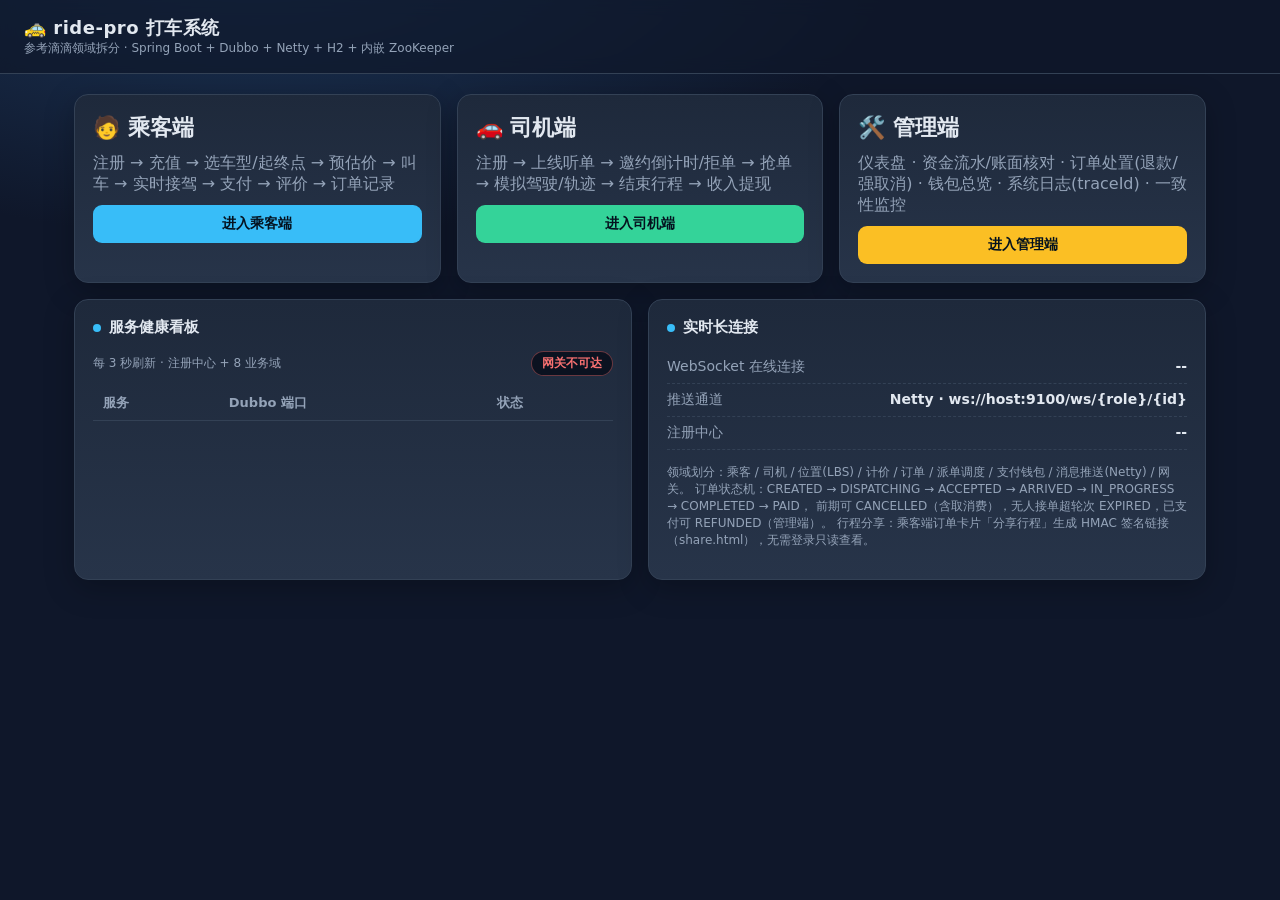
==== ride-gateway/src/main/resources/static/index.html @ 1943d033 "打车系统完整实现 v1.4.0：12 模块分布式架构 + 资金安全 + 体验闭环 - 零外部依赖：H2 文件库 + 内嵌 ZooKeeper + Netty 进程内推送，run.sh/stop.sh " ====
<!DOCTYPE html>
<html lang="zh-CN">
<head>
  <meta charset="UTF-8">
  <meta name="viewport" content="width=device-width, initial-scale=1.0">
  <title>ride-pro · 打车系统</title>
  <link rel="stylesheet" href="common.css">
</head>
<body>
  <header class="top">
    <div>
      <h1>🚕 ride-pro 打车系统</h1>
      <div class="sub">参考滴滴领域拆分 · Spring Boot + Dubbo + Netty + H2 + 内嵌 ZooKeeper</div>
    </div>
    <span id="toast" class="badge" style="display:none"></span>
  </header>

  <div class="wrap">
    <div class="hero">
      <div class="card">
        <div class="big">🧑 乘客端</div>
        <div class="muted">注册 → 充值 → 选车型/起终点 → 预估价 → 叫车 → 实时接驾 → 支付 → 评价 → 订单记录</div>
        <a href="passenger.html"><button class="block">进入乘客端</button></a>
      </div>
      <div class="card">
        <div class="big">🚗 司机端</div>
        <div class="muted">注册 → 上线听单 → 邀约倒计时/拒单 → 抢单 → 模拟驾驶/轨迹 → 结束行程 → 收入提现</div>
        <a href="driver.html"><button class="block green">进入司机端</button></a>
      </div>
      <div class="card">
        <div class="big">🛠️ 管理端</div>
        <div class="muted">仪表盘 · 资金流水/账面核对 · 订单处置(退款/强取消) · 钱包总览 · 系统日志(traceId) · 一致性监控</div>
        <a href="admin.html"><button class="block amber">进入管理端</button></a>
      </div>
    </div>

    <div class="grid cols-2">
      <div class="card">
        <h2><span class="dot"></span>服务健康看板</h2>
        <div class="spread" style="margin-bottom:10px">
          <span class="muted small">每 3 秒刷新 · 注册中心 + 8 业务域</span>
          <span id="allOk" class="badge">检测中…</span>
        </div>
        <table class="health">
          <thead><tr><th>服务</th><th>Dubbo 端口</th><th>状态</th></tr></thead>
          <tbody id="healthBody"></tbody>
        </table>
      </div>
      <div class="card">
        <h2><span class="dot"></span>实时长连接</h2>
        <div class="kv"><span class="k">WebSocket 在线连接</span><span class="v" id="onlineCount">--</span></div>
        <div class="kv"><span class="k">推送通道</span><span class="v">Netty · ws://host:9100/ws/{role}/{id}</span></div>
        <div class="kv"><span class="k">注册中心</span><span class="v" id="regState">--</span></div>
        <p class="muted small" style="margin-top:14px">
          领域划分：乘客 / 司机 / 位置(LBS) / 计价 / 订单 / 派单调度 / 支付钱包 / 消息推送(Netty) / 网关。
          订单状态机：CREATED → DISPATCHING → ACCEPTED → ARRIVED → IN_PROGRESS → COMPLETED → PAID，
          前期可 CANCELLED（含取消费），无人接单超轮次 EXPIRED，已支付可 REFUNDED（管理端）。
          行程分享：乘客端订单卡片「分享行程」生成 HMAC 签名链接（share.html），无需登录只读查看。
        </p>
      </div>
    </div>
  </div>

  <script src="common.js"></script>
  <script>
    async function refresh() {
      try {
        const h = await api('GET', '/api/health');
        const body = document.getElementById('healthBody');
        const reg = h.registry && h.registry.ok;
        let rows = `<tr><td>ride-registry (ZK)</td><td>2181 / 8092</td><td>${reg ? '<span class="badge ok">正常</span>' : '<span class="badge err">离线</span>'}</td></tr>`;
        (h.services || []).forEach(s => {
          rows += `<tr><td>${s.service}</td><td>${s.port}</td><td>${s.ok ? '<span class="badge ok">正常</span>' : '<span class="badge err">离线</span>'}</td></tr>`;
        });
        body.innerHTML = rows;
        const all = document.getElementById('allOk');
        all.textContent = h.allOk ? '全部就绪' : '部分离线';
        all.className = 'badge ' + (h.allOk ? 'ok' : 'warn');
        document.getElementById('regState').textContent = reg ? '正常' : '离线';
      } catch (e) {
        document.getElementById('allOk').textContent = '网关不可达';
        document.getElementById('allOk').className = 'badge err';
      }
      try {
        const n = await api('GET', '/api/push/online');
        document.getElementById('onlineCount').textContent = n;
      } catch { document.getElementById('onlineCount').textContent = '--'; }
    }
    refresh();
    setInterval(refresh, 3000);
  </script>
</body>
</html>
---- ride-gateway/src/main/resources/static/common.css ----
:root {
  --bg: #0f172a;
  --panel: #1e293b;
  --panel-2: #273449;
  --line: #334155;
  --text: #e2e8f0;
  --muted: #94a3b8;
  --brand: #38bdf8;
  --green: #34d399;
  --red: #f87171;
  --amber: #fbbf24;
  --blue: #60a5fa;
}

* { box-sizing: border-box; }

body {
  margin: 0;
  font-family: -apple-system, "PingFang SC", "Microsoft YaHei", system-ui, sans-serif;
  background: radial-gradient(1200px 600px at 20% -10%, #1e3a5f 0%, var(--bg) 55%);
  color: var(--text);
  min-height: 100vh;
}

a { color: var(--brand); text-decoration: none; }

header.top {
  display: flex; align-items: center; justify-content: space-between;
  padding: 16px 24px; border-bottom: 1px solid var(--line);
  background: rgba(15, 23, 42, .7); backdrop-filter: blur(8px);
  position: sticky; top: 0; z-index: 10;
}
header.top h1 { font-size: 18px; margin: 0; letter-spacing: .5px; }
header.top .sub { color: var(--muted); font-size: 12px; }

.wrap { max-width: 1180px; margin: 0 auto; padding: 20px 24px 60px; }

.grid { display: grid; gap: 16px; }
.grid.cols-2 { grid-template-columns: 1fr 1fr; }
.grid.cols-3 { grid-template-columns: repeat(3, 1fr); }
@media (max-width: 900px) { .grid.cols-2, .grid.cols-3 { grid-template-columns: 1fr; } }

.card {
  background: linear-gradient(180deg, var(--panel) 0%, var(--panel-2) 100%);
  border: 1px solid var(--line); border-radius: 14px; padding: 18px;
  box-shadow: 0 8px 30px rgba(0, 0, 0, .25);
}
.card h2 { margin: 0 0 14px; font-size: 15px; display: flex; align-items: center; gap: 8px; }
.card h2 .dot { width: 8px; height: 8px; border-radius: 50%; background: var(--brand); }

label { display: block; font-size: 12px; color: var(--muted); margin: 10px 0 4px; }
input, select {
  width: 100%; padding: 9px 11px; border-radius: 9px; border: 1px solid var(--line);
  background: #0b1220; color: var(--text); font-size: 14px; outline: none;
}
input:focus, select:focus { border-color: var(--brand); }
.row { display: flex; gap: 10px; }
.row > * { flex: 1; }

button {
  cursor: pointer; border: none; border-radius: 9px; padding: 10px 16px;
  font-size: 14px; font-weight: 600; color: #04121f; background: var(--brand);
  transition: transform .05s ease, filter .15s ease;
}
button:hover { filter: brightness(1.08); }
button:active { transform: translateY(1px); }
button:disabled { opacity: .45; cursor: not-allowed; }
button.ghost { background: transparent; color: var(--text); border: 1px solid var(--line); }
button.green { background: var(--green); }
button.red { background: var(--red); }
button.amber { background: var(--amber); }
button.block { width: 100%; }
.btns { display: flex; gap: 8px; flex-wrap: wrap; margin-top: 12px; }

.badge {
  display: inline-block; padding: 3px 10px; border-radius: 999px; font-size: 12px;
  font-weight: 600; border: 1px solid var(--line); background: #0b1220; color: var(--muted);
}
.badge.ok { color: var(--green); border-color: rgba(52, 211, 153, .4); }
.badge.warn { color: var(--amber); border-color: rgba(251, 191, 36, .4); }
.badge.err { color: var(--red); border-color: rgba(248, 113, 113, .4); }
.badge.info { color: var(--blue); border-color: rgba(96, 165, 250, .4); }

.kv { display: flex; justify-content: space-between; padding: 7px 0; border-bottom: 1px dashed var(--line); font-size: 14px; }
.kv:last-child { border-bottom: none; }
.kv .k { color: var(--muted); }
.kv .v { font-weight: 600; }

.money { font-size: 26px; font-weight: 700; color: var(--green); }

canvas.map { width: 100%; height: 320px; border-radius: 12px; border: 1px solid var(--line); background: #0b1220; cursor: crosshair; display: block; }

.log { max-height: 260px; overflow-y: auto; font-size: 13px; }
.log .item { padding: 7px 10px; border-radius: 8px; background: #0b1220; border: 1px solid var(--line); margin-bottom: 6px; }
.log .item .t { color: var(--muted); font-size: 11px; margin-right: 8px; }
.log .item .e { font-weight: 600; color: var(--brand); }

.timeline { display: flex; flex-wrap: wrap; gap: 6px; margin-top: 8px; }
.timeline .step { font-size: 11px; padding: 4px 9px; border-radius: 999px; border: 1px solid var(--line); color: var(--muted); }
.timeline .step.active { color: #04121f; background: var(--brand); border-color: var(--brand); font-weight: 700; }
.timeline .step.done { color: var(--green); border-color: rgba(52, 211, 153, .4); }

.offer { border: 1px solid rgba(251, 191, 36, .4); background: rgba(251, 191, 36, .08); border-radius: 12px; padding: 14px; margin-bottom: 10px; }
.offer h3 { margin: 0 0 6px; font-size: 14px; color: var(--amber); }

table.health { width: 100%; border-collapse: collapse; font-size: 13px; }
table.health td, table.health th { padding: 8px 10px; border-bottom: 1px solid var(--line); text-align: left; }
table.health th { color: var(--muted); font-weight: 600; }

.hero { display: grid; grid-template-columns: repeat(auto-fit, minmax(260px, 1fr)); gap: 16px; margin-bottom: 16px; }
@media (max-width: 900px) { .hero { grid-template-columns: 1fr; } }
.hero .card { display: flex; flex-direction: column; gap: 10px; }
.hero .big { font-size: 22px; font-weight: 700; }
.muted { color: var(--muted); }
.small { font-size: 12px; }
.right { text-align: right; }
.spread { display: flex; align-items: center; justify-content: space-between; }
/* ===== v1.3.0 组件 ===== */

/* 浮动 toast 栈 */
#toastStack { position: fixed; top: 70px; right: 20px; z-index: 1000; display: flex; flex-direction: column; gap: 8px; max-width: 340px; }
.toast { padding: 11px 16px; border-radius: 10px; font-size: 13px; font-weight: 600; color: var(--text);
  background: var(--panel-2); border: 1px solid var(--line); box-shadow: 0 8px 24px rgba(0,0,0,.4);
  animation: toastIn .25s ease; }
.toast.ok { border-color: rgba(52,211,153,.5); color: var(--green); }
.toast.warn { border-color: rgba(251,191,36,.5); color: var(--amber); }
.toast.err { border-color: rgba(248,113,113,.5); color: var(--red); }
.toast.info { border-color: rgba(96,165,250,.5); color: var(--blue); }
.toast.out { opacity: 0; transform: translateX(20px); transition: all .3s ease; }
@keyframes toastIn { from { opacity: 0; transform: translateX(24px); } to { opacity: 1; transform: none; } }

/* 抽屉 */
.drawer-overlay { position: fixed; inset: 0; background: rgba(2,6,23,.6); z-index: 900; display: flex; justify-content: flex-end; }
.drawer { width: 460px; max-width: 94vw; height: 100%; background: var(--panel); border-left: 1px solid var(--line);
  display: flex; flex-direction: column; animation: drawerIn .22s ease; }
.drawer.wide { width: 560px; }
@keyframes drawerIn { from { transform: translateX(40px); opacity: .4; } to { transform: none; opacity: 1; } }
.drawer-head { display: flex; align-items: center; justify-content: space-between; padding: 14px 18px; border-bottom: 1px solid var(--line); }
.drawer-head h3 { margin: 0; font-size: 15px; }
.drawer-close { padding: 4px 10px; }
.drawer-body { padding: 16px 18px 40px; overflow-y: auto; }
.drawer-body h4.sec { margin: 18px 0 8px; font-size: 13px; color: var(--brand); border-left: 3px solid var(--brand); padding-left: 8px; }

/* 弹窗 */
.modal-overlay { position: fixed; inset: 0; background: rgba(2,6,23,.65); z-index: 950; display: flex; align-items: center; justify-content: center; padding: 20px; }
.modal { background: var(--panel); border: 1px solid var(--line); border-radius: 14px; padding: 20px; width: 420px; max-width: 94vw;
  max-height: 86vh; overflow-y: auto; box-shadow: 0 20px 60px rgba(0,0,0,.5); }
.modal-body { font-size: 14px; line-height: 1.7; }
.stars { font-size: 30px; letter-spacing: 6px; cursor: pointer; user-select: none; }
.stars span { color: var(--line); transition: color .1s; }
.stars span.on { color: var(--amber); }

/* 纵向时间线 */
.vtl { padding-left: 4px; }
.vtl-item { display: flex; gap: 12px; position: relative; padding-bottom: 14px; }
.vtl-item:not(.last)::before { content: ''; position: absolute; left: 5px; top: 14px; bottom: -2px; width: 2px; background: var(--line); }
.vtl-dot { width: 12px; height: 12px; border-radius: 50%; background: var(--brand); margin-top: 3px; flex-shrink: 0; z-index: 1; }
.vtl-item.last .vtl-dot { background: var(--green); }
.vtl-label { font-size: 13px; font-weight: 600; }

/* 订单记录列表 */
.hist-item { padding: 12px 14px; border: 1px solid var(--line); border-radius: 11px; background: #0b1220; margin-bottom: 8px; cursor: pointer; transition: border-color .15s; }
.hist-item:hover { border-color: var(--brand); }
.hist-route { font-size: 14px; font-weight: 600; }
.pager { display: flex; align-items: center; justify-content: space-between; gap: 10px; margin-top: 12px; }
.pager button { padding: 6px 12px; font-size: 12px; }

/* 页签 + 移动端底部导航 */
.tabs { display: flex; gap: 8px; margin-bottom: 16px; flex-wrap: wrap; }
.tabs button { background: transparent; color: var(--muted); border: 1px solid var(--line); font-weight: 600; }
.tabs button.active { background: var(--brand); color: #04121f; border-color: var(--brand); }
.tabpane { display: none; }
.tabpane.active { display: block; }
.bottomnav { display: none; }
@media (max-width: 760px) {
  .tabs { display: none; }
  .bottomnav { display: flex; position: fixed; bottom: 0; left: 0; right: 0; z-index: 800;
    background: rgba(15,23,42,.95); backdrop-filter: blur(10px); border-top: 1px solid var(--line); }
  .bottomnav button { flex: 1; background: transparent; color: var(--muted); border-radius: 0; padding: 10px 4px 12px; font-size: 12px; font-weight: 600; }
  .bottomnav button.active { color: var(--brand); }
  .bottomnav .ico { display: block; font-size: 18px; margin-bottom: 2px; }
  .wrap { padding-bottom: 90px; }
}

/* 身份 chip */
.chip { display: inline-flex; align-items: center; gap: 8px; padding: 6px 12px; border-radius: 999px;
  border: 1px solid var(--line); background: #0b1220; cursor: pointer; font-size: 13px; font-weight: 600; }
.chip:hover { border-color: var(--brand); }
.chip .avatar { width: 22px; height: 22px; border-radius: 50%; background: var(--brand); color: #04121f;
  display: inline-flex; align-items: center; justify-content: center; font-size: 12px; font-weight: 700; }

/* 统计块 */
.stats { display: grid; grid-template-columns: repeat(auto-fit, minmax(140px, 1fr)); gap: 10px; }
.stat { background: #0b1220; border: 1px solid var(--line); border-radius: 11px; padding: 12px 14px; }
.stat .n { font-size: 20px; font-weight: 700; color: var(--brand); }
.stat .n.green { color: var(--green); }
.stat .n.amber { color: var(--amber); }
.stat .n.red { color: var(--red); }
.stat .l { font-size: 11px; color: var(--muted); margin-top: 3px; }

/* 通用表格 */
.table { width: 100%; border-collapse: collapse; font-size: 13px; }
.table td, .table th { padding: 8px 10px; border-bottom: 1px solid var(--line); text-align: left; }
.table th { color: var(--muted); font-weight: 600; white-space: nowrap; }
.table tr.clickable { cursor: pointer; }
.table tr.clickable:hover td { background: rgba(56,189,248,.06); }
.table-scroll { overflow-x: auto; }

/* 大地图 / 小地图 */
canvas.map.big { height: 460px; }
canvas.map.mini { height: 220px; cursor: default; }
@media (max-width: 760px) { canvas.map.big { height: 340px; } }

/* 邀约倒计时 */
.offer-bar { height: 5px; border-radius: 3px; background: var(--line); overflow: hidden; margin: 8px 0; }
.offer-bar i { display: block; height: 100%; background: var(--amber); transition: width .5s linear; }
.offer .net { color: var(--green); font-weight: 700; }

/* 日志等宽 */
pre.logview { background: #0b1220; border: 1px solid var(--line); border-radius: 10px; padding: 12px;
  font-size: 12px; line-height: 1.6; overflow: auto; max-height: 560px; white-space: pre-wrap; word-break: break-all; }

/* 主操作大按钮 */
button.primary-big { width: 100%; padding: 14px; font-size: 16px; border-radius: 12px; }

/* 筛选行 */
.filters { display: flex; gap: 8px; flex-wrap: wrap; align-items: flex-end; margin-bottom: 12px; }
.filters > div { min-width: 120px; flex: 1; }
.filters label { margin-top: 0; }
.filters button { flex: 0 0 auto; }
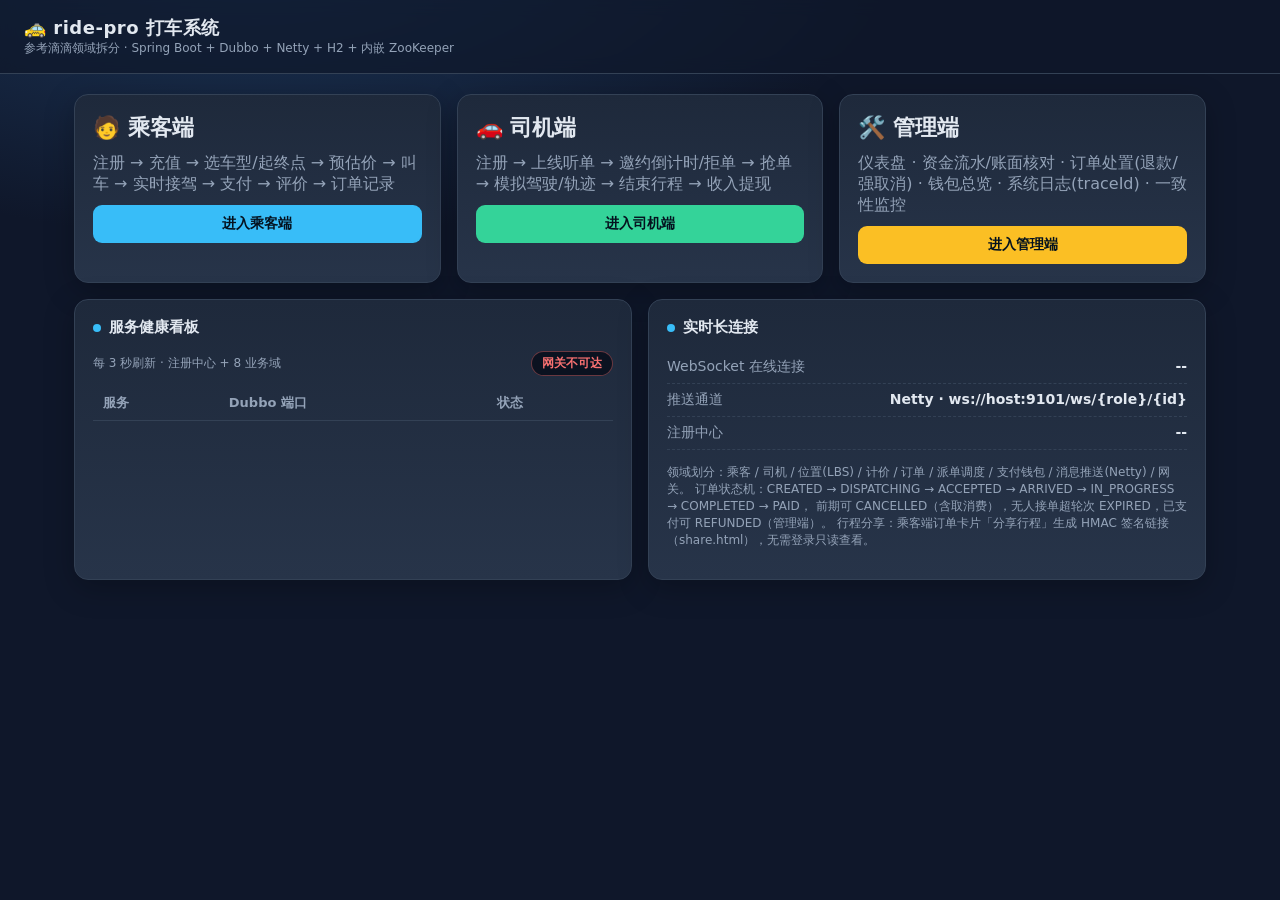
==== commit 1e3d9518: "端口迁移：ride-pro 迁至 8090/2182/8093/2090x/9101，与 payment-pro 完全隔离可并行运行 - HTTP 网关 8080→8090，ZK 2181→2182，" ====
--- a/ride-gateway/src/main/resources/static/index.html
+++ b/ride-gateway/src/main/resources/static/index.html
@@ -49,7 +49,7 @@
       <div class="card">
         <h2><span class="dot"></span>实时长连接</h2>
         <div class="kv"><span class="k">WebSocket 在线连接</span><span class="v" id="onlineCount">--</span></div>
-        <div class="kv"><span class="k">推送通道</span><span class="v">Netty · ws://host:9100/ws/{role}/{id}</span></div>
+        <div class="kv"><span class="k">推送通道</span><span class="v">Netty · ws://host:9101/ws/{role}/{id}</span></div>
         <div class="kv"><span class="k">注册中心</span><span class="v" id="regState">--</span></div>
         <p class="muted small" style="margin-top:14px">
           领域划分：乘客 / 司机 / 位置(LBS) / 计价 / 订单 / 派单调度 / 支付钱包 / 消息推送(Netty) / 网关。
@@ -68,7 +68,7 @@
         const h = await api('GET', '/api/health');
         const body = document.getElementById('healthBody');
         const reg = h.registry && h.registry.ok;
-        let rows = `<tr><td>ride-registry (ZK)</td><td>2181 / 8092</td><td>${reg ? '<span class="badge ok">正常</span>' : '<span class="badge err">离线</span>'}</td></tr>`;
+        let rows = `<tr><td>ride-registry (ZK)</td><td>2182 / 8093</td><td>${reg ? '<span class="badge ok">正常</span>' : '<span class="badge err">离线</span>'}</td></tr>`;
         (h.services || []).forEach(s => {
           rows += `<tr><td>${s.service}</td><td>${s.port}</td><td>${s.ok ? '<span class="badge ok">正常</span>' : '<span class="badge err">离线</span>'}</td></tr>`;
         });
